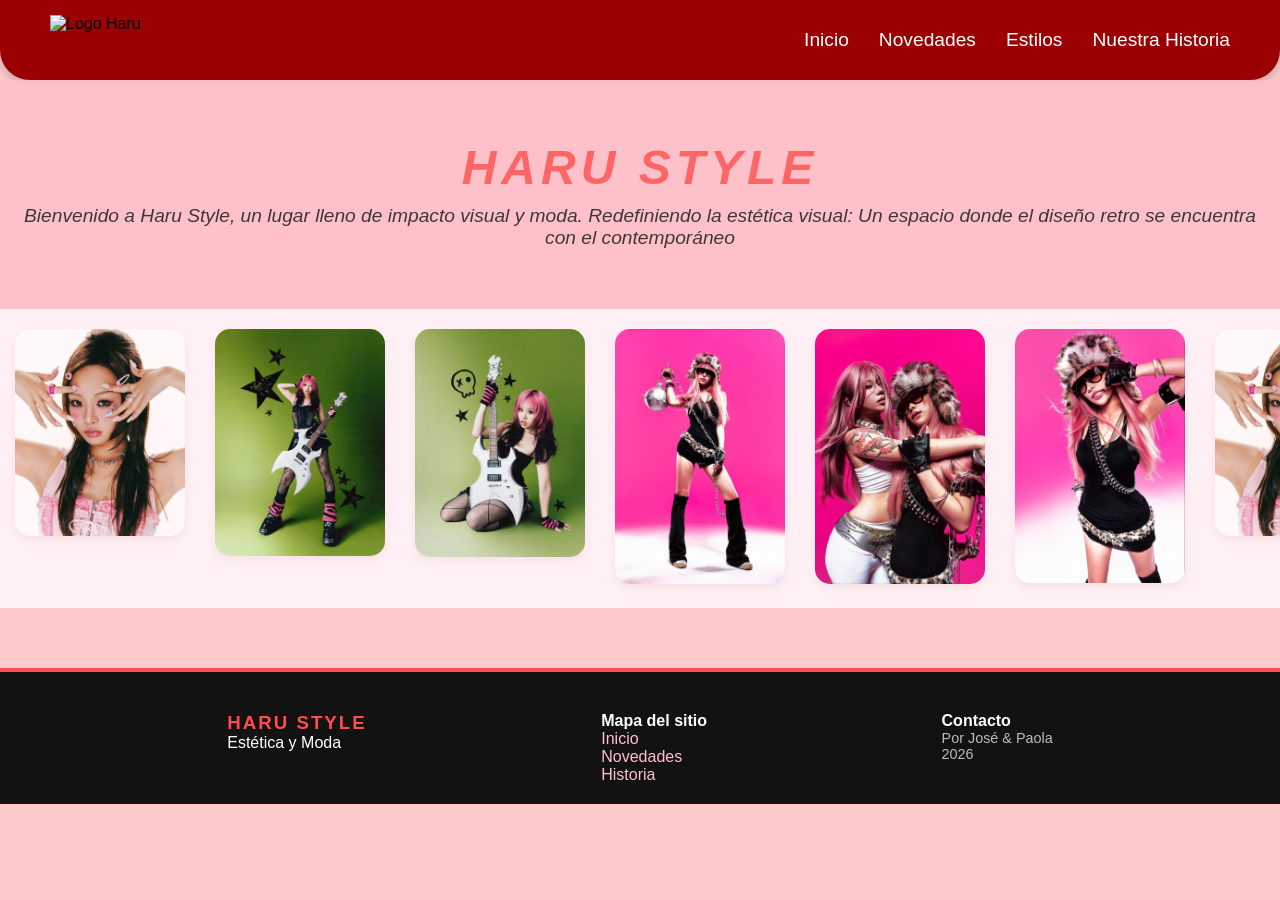
==== index.html @ 001ba1fc "Nuevas funciones a la sección de novedades" ====
<!DOCTYPE html>
<html lang="es">
<head>
    <meta charset="UTF-8">
    <meta name="viewport" content="width=device-width, initial-scale=1.0">
    <title>HARU STYLE</title>
    <link rel="stylesheet" href="style.css">
    <link rel="icon" type="img/Logo-2.png" href="img/Logo-2.png">
</head>
<body>
    <header class="header-container">
        <nav class="barra">
            <div class="logo">
                <img src="img/Logo-2.png" alt="Logo Haru" class="logo-img">
            </div>
            <ul class="nav-links">
                <li><a href="index.html">Inicio</a></li>
                <li><a href="novedades.html">Novedades</a></li>
                <li><a href="estilos.html">Estilos</a></li>
                <li><a href="sobren.html">Nuestra Historia</a></li>            
            </ul>
        </nav>
    </header>

     <section class="intro-text">
        <h1>Haru Style</h1>
        <p>Bienvenido a Haru Style, un lugar lleno de impacto visual y moda. Redefiniendo la estética visual: Un espacio donde el diseño retro se encuentra con el contemporáneo</p>

    </section>

    <section class="slider-container">
        <div class="slider-track">
            <div class="slide"><img src="img/diseño_1.jpg" alt="Diseño 1"></div>
            <div class="slide"><img src="img/diseño_2.jpg" alt="Diseño 2"></div>
            <div class="slide"><img src="img/diseño_3.jpg" alt="Diseño 3"></div>
            <div class="slide"><img src="img/diseño_4.jpg" alt="Diseño 4"></div>
            <div class="slide"><img src="img/diseño_5.jpg" alt="Diseño 5"></div>
            <div class="slide"><img src="img/diseño_6.jpg" alt="Diseño 5"></div>
            

            <div class="slide"><img src="img/diseño_1.jpg" alt="Diseño 1"></div>
            <div class="slide"><img src="img/diseño_2.jpg" alt="Diseño 2"></div>
            <div class="slide"><img src="img/diseño_3.jpg" alt="Diseño 3"></div>
            <div class="slide"><img src="img/diseño_4.jpg" alt="Diseño 4"></div>
            <div class="slide"><img src="img/diseño_5.jpg" alt="Diseño 5"></div>
            <div class="slide"><img src="img/diseño_6.jpg" alt="Diseño 5"></div>
        </div>
    </section>
    <footer class="footer-haru">
        <div class="footer-content">
            <div class="footer-section">
                <h3 class="footer-logo">HARU STYLE</h3>
                <p>Estética y Moda</p>
            </div>
            <div class="footer-links">
                <h4>Mapa del sitio</h4>
                <ul>
                    <li><a href="index.html">Inicio</a></li>
                    <li><a href="novedades.html">Novedades</a></li>
                    <li><a href="sobren.html">Historia</a></li>
                </ul>
            </div>
            <div class="footer-contact">
                <h4>Contacto</h4>
                <p>Por José & Paola</p>
                <p>2026</p>
            </div>
        </div>
    </footer>
</body>
</html>
---- style.css ----
/* Te he dejado algunos comentarios por si te pierdes:D */
/* Reset básico para quitar márgenes molestos */
* {
    margin: 0;
    padding: 0;
    box-sizing: border-box;
    font-family: 'Segoe UI', Tahoma, Geneva, Verdana, sans-serif;
}

body {
    background-color: #fccaca; /* Rosa suave de fondo */
}

.barra {
    background-color: #9b0103; /* Ajusta a un rojo intenso */
    height: 80px;
    display: flex;
    align-items: center;
    justify-content: space-between;
    padding: 0 50px;
    
    /* El truco de las esquinas redondeadas abajo */
    border-bottom-left-radius: 30px;
    border-bottom-right-radius: 30px;
    
    box-shadow: 0 4px 10px rgba(0,0,0,0.2);
}

.logo {
    display: flex;
    align-items: center;
    height: 100%; /* Se ajusta a la altura de la barra, queda perfecto */
}

.logo-img {
    height: 60px; /* Ajusta este valor según qué tan grande quieras el logo Pao, experimenta con esto */
    width: auto;  /* Mantiene la proporción original */
    object-fit: contain;
    padding: 5px 0;
}

.nav-links {
    display: flex;
    list-style: none; /* Quita los puntos de la lista,  */
}

.nav-links li {
    margin-left: 30px;
}

.nav-links a {
    color: white;
    text-decoration: none; /* Quita el subrayado azul */
    font-size: 1.2rem;
    font-weight: 500;
    transition: 0.3s;
}

.nav-links a:hover {
    color: #fccaca; /* Efecto al pasar el mouse */
}

.slider-container {
    width: 100%;
    overflow: hidden;
    background: #fff0f5;
    padding: 20px 0;
}

.slider-track {
    display: flex;
    /* Ajusta el ancho: (ancho de 1 imagen + gaps) * total de imágenes */
    width: calc(300px * 8); 
    animation: scroll 30s linear infinite;
}

.slider-track:hover {
    animation-play-state: paused; /* Se detiene al pasar el mouse, osea, las imágenes (obvio:b) */
}

.slide {
    width: 250px;
    padding: 0 15px;
}

.slide img {
    width: 100%;
    border-radius: 15px;
    box-shadow: 0 4px 8px rgba(160, 96, 96, 0.1);
}

@keyframes scroll {
    0% {
        transform: translateX(0);
    }
    100% {
        /* Aquí mueves exactamente la mitad del ancho total */
        transform: translateX(calc(-300px * 4)); 
    }
}

/* Estilos para el Footer */
.footer-haru {
    background-color: #121212; /* Color oscuro para contrastar */
    color: #ffffff;
    padding: 40px 0 20px 0;
    margin-top: 60px; /* Espacio después del slider */
    border-top: 4px solid #ff4d4d; /* Una línea roja delgada para unir con el header */
}

.footer-content {
    display: flex;
    justify-content: space-around;
    flex-wrap: wrap;
    max-width: 1100px;
    margin: 0 auto;
    padding: 0 20px;
}

.footer-section h3 {
    color: #ff4d4d;
    letter-spacing: 2px;
}

.footer-links ul {
    list-style: none;
    padding: 0;
}

.footer-links a {
    color: #ffc0cb; /* El rosa del fondo pero en el texto para que resalte */
    text-decoration: none;
    transition: 0.3s;
}

.footer-links a:hover {
    color: #ffffff;
    text-decoration: underline;
}

.footer-contact p {
    font-size: 0.9rem;
    color: #bbb;
}

.intro-text {
    text-align: center;
    padding: 60px 20px;
    background-color: #ffc0cb; /* El rosa de fondo */
}

.intro-text h1 {
    font-size: 3rem;
    color: #ff4d4d; /* El rojo de t barra */
    text-transform: uppercase;
    letter-spacing: 5px;
    margin-bottom: 10px;
}

.intro-text {
    font-size: 1.2rem;
    color: #121212; /* El oscuro del footer */
    font-style: italic;
    opacity: 0.8;
}

.novedad-card {
    background-color: #1a1a1a; /* Gris oscuro como el footer */
    color: white;
    padding: 20px;
    margin: 20px auto;
    border-left: 5px solid #ff4d4d; /* El rojo de tu marca */
    max-width: 800px;
    border-radius: 0 10px 10px 0;
    transition: transform 0.3s;
}

.novedad-card:hover {
    transform: translateX(10px); /* Efecto sutil al pasar el mouse */
}

.fecha {
    color: #ffc0cb; /* El rosa del fondo para resaltar la fecha */
    font-size: 0.8rem;
    text-transform: uppercase;
}

.galeria-novedades {
    display: grid;
    /* Crea columnas automáticas de mínimo 100px */
    grid-template-columns: repeat(auto-fit, minmax(120px, 1fr)); 
    gap: 10px;
    margin-top: 15px;
}

.galeria-novedades img {
    width: 100%;
    height: 120px;
    object-fit: cover; /* Para que todas las fotos tengan el mismo tamaño sin deformarse */
    border-radius: 8px;
    border: 2px solid #ff4d4d; /* Un borde rojo sutil para combinar con el header */
    transition: transform 0.3s ease;
}

.galeria-novedades img:hover {
    transform: scale(1.05); /* Efecto de zoom al pasar el mouse */
    cursor: pointer;
}
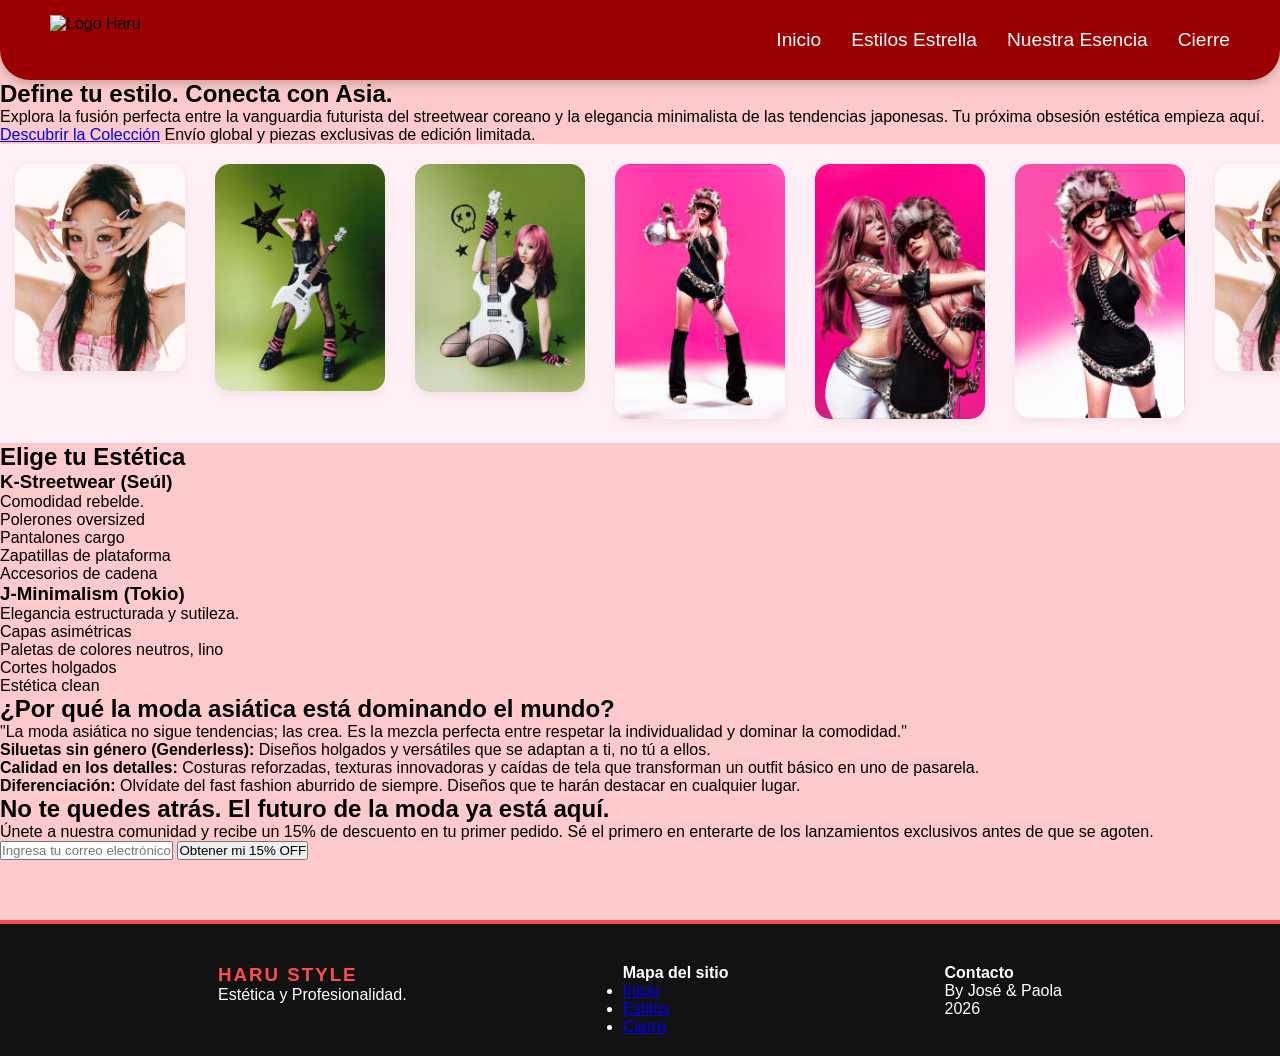
==== commit 81db1d18: "Cambios mínimos en el index" ====
--- a/index.html
+++ b/index.html
@@ -5,67 +5,127 @@
     <meta name="viewport" content="width=device-width, initial-scale=1.0">
     <title>HARU STYLE</title>
     <link rel="stylesheet" href="style.css">
-    <link rel="icon" type="img/Logo-2.png" href="img/Logo-2.png">
-</head>
+    </head>
 <body>
+
     <header class="header-container">
         <nav class="barra">
             <div class="logo">
                 <img src="img/Logo-2.png" alt="Logo Haru" class="logo-img">
             </div>
             <ul class="nav-links">
-                <li><a href="index.html">Inicio</a></li>
-                <li><a href="novedades.html">Novedades</a></li>
-                <li><a href="estilos.html">Estilos</a></li>
-                <li><a href="sobren.html">Nuestra Historia</a></li>            
+                <li><a href="#inicio">Inicio</a></li>
+                <li><a href="#estilos">Estilos Estrella</a></li>
+                <li><a href="#valor">Nuestra Esencia</a></li>
+                <li><a href="#contacto">Cierre</a></li>
             </ul>
         </nav>
     </header>
 
-     <section class="intro-text">
-        <h1>Haru Style</h1>
-        <p>Bienvenido a Haru Style, un lugar lleno de impacto visual y moda. Redefiniendo la estética visual: Un espacio donde el diseño retro se encuentra con el contemporáneo</p>
-
+    <section id="inicio" class="hero-section">
+        <div class="hero-content">
+            <h1>Define tu estilo. <span class="highlight">Conecta con Asia.</span></h1>
+            <p>Explora la fusión perfecta entre la vanguardia futurista del streetwear coreano y la elegancia minimalista de las tendencias japonesas. Tu próxima obsesión estética empieza aquí.</p>
+            <div class="cta-group">
+                <a href="#estilos" class="btn-primary">Descubrir la Colección</a>
+                <span class="trust-text"> Envío global y piezas exclusivas de edición limitada.</span>
+            </div>
+        </div>
     </section>
 
     <section class="slider-container">
         <div class="slider-track">
-            <div class="slide"><img src="img/diseño_1.jpg" alt="Diseño 1"></div>
-            <div class="slide"><img src="img/diseño_2.jpg" alt="Diseño 2"></div>
-            <div class="slide"><img src="img/diseño_3.jpg" alt="Diseño 3"></div>
-            <div class="slide"><img src="img/diseño_4.jpg" alt="Diseño 4"></div>
-            <div class="slide"><img src="img/diseño_5.jpg" alt="Diseño 5"></div>
-            <div class="slide"><img src="img/diseño_6.jpg" alt="Diseño 5"></div>
-            
-
-            <div class="slide"><img src="img/diseño_1.jpg" alt="Diseño 1"></div>
-            <div class="slide"><img src="img/diseño_2.jpg" alt="Diseño 2"></div>
-            <div class="slide"><img src="img/diseño_3.jpg" alt="Diseño 3"></div>
-            <div class="slide"><img src="img/diseño_4.jpg" alt="Diseño 4"></div>
-            <div class="slide"><img src="img/diseño_5.jpg" alt="Diseño 5"></div>
-            <div class="slide"><img src="img/diseño_6.jpg" alt="Diseño 5"></div>
+            <div class="slide"><img src="img/diseño_1.jpg" alt="Estilo 1"></div>
+            <div class="slide"><img src="img/diseño_2.jpg" alt="Estilo 2"></div>
+            <div class="slide"><img src="img/diseño_3.jpg" alt="Estilo 3"></div>
+            <div class="slide"><img src="img/diseño_4.jpg" alt="Estilo 4"></div>
+            <div class="slide"><img src="img/diseño_5.jpg" alt="Estilo 1"></div>
+            <div class="slide"><img src="img/diseño_6.jpg" alt="Estilo 2"></div>
+            <div class="slide"><img src="img/diseño_1.jpg" alt="Estilo 3"></div>
+            <div class="slide"><img src="img/diseño_2.jpg" alt="Estilo 4"></div>
+            <div class="slide"><img src="img/diseño_3.jpg" alt="Estilo 3"></div>
+            <div class="slide"><img src="img/diseño_4.jpg" alt="Estilo 4"></div>
+            <div class="slide"><img src="img/diseño_5.jpg" alt="Estilo 1"></div>
+            <div class="slide"><img src="img/diseño_6.jpg" alt="Estilo 2"></div>
         </div>
     </section>
+
+    <section id="estilos" class="estilos-section">
+        <h2 class="section-title">Elige tu Estética</h2>
+        <div class="estilos-grid">
+            <div class="estilo-card">
+                <h3>K-Streetwear (Seúl)</h3>
+                <p class="concepto">Comodidad rebelde.</p>
+                <ul class="elementos">
+                    <li>Polerones oversized</li>
+                    <li>Pantalones cargo</li>
+                    <li>Zapatillas de plataforma</li>
+                    <li>Accesorios de cadena</li>
+                </ul>
+            </div>
+            <div class="estilo-card">
+                <h3>J-Minimalism (Tokio)</h3>
+                <p class="concepto">Elegancia estructurada y sutileza.</p>
+                <ul class="elementos">
+                    <li>Capas asimétricas</li>
+                    <li>Paletas de colores neutros, lino</li>
+                    <li>Cortes holgados</li>
+                    <li>Estética clean</li>
+                </ul>
+            </div>
+        </div>
+    </section>
+
+    <section id="valor" class="valor-section">
+        <div class="valor-container">
+            <h2>¿Por qué la moda asiática está dominando el mundo?</h2>
+            <p class="cita">"La moda asiática no sigue tendencias; las crea. Es la mezcla perfecta entre respetar la individualidad y dominar la comodidad."</p>
+            <div class="puntos-valor">
+                <div class="punto">
+                    <strong>Siluetas sin género (Genderless):</strong> Diseños holgados y versátiles que se adaptan a ti, no tú a ellos.
+                </div>
+                <div class="punto">
+                    <strong>Calidad en los detalles:</strong> Costuras reforzadas, texturas innovadoras y caídas de tela que transforman un outfit básico en uno de pasarela.
+                </div>
+                <div class="punto">
+                    <strong>Diferenciación:</strong> Olvídate del fast fashion aburrido de siempre. Diseños que te harán destacar en cualquier lugar.
+                </div>
+            </div>
+        </div>
+    </section>
+
+    <section id="contacto" class="contacto-section">
+        <div class="contacto-container">
+            <h2>No te quedes atrás. <span class="highlight">El futuro de la moda ya está aquí.</span></h2>
+            <p>Únete a nuestra comunidad y recibe un 15% de descuento en tu primer pedido. Sé el primero en enterarte de los lanzamientos exclusivos antes de que se agoten.</p>
+            <form class="subscribe-form">
+                <input type="email" placeholder="Ingresa tu correo electrónico aquí" required>
+                <button type="submit" class="btn-primary">Obtener mi 15% OFF</button>
+            </form>
+        </div>
+    </section>
+
     <footer class="footer-haru">
         <div class="footer-content">
-            <div class="footer-section">
-                <h3 class="footer-logo">HARU STYLE</h3>
-                <p>Estética y Moda</p>
+            <div class="footer-section logo-desc">
+                <h3>HARU STYLE</h3>
+                <p>Estética y Profesionalidad.</p>
             </div>
-            <div class="footer-links">
+            <div class="footer-section menu-links">
                 <h4>Mapa del sitio</h4>
                 <ul>
-                    <li><a href="index.html">Inicio</a></li>
-                    <li><a href="novedades.html">Novedades</a></li>
-                    <li><a href="sobren.html">Historia</a></li>
+                    <li><a href="#inicio">Inicio</a></li>
+                    <li><a href="#estilos">Estilos</a></li>
+                    <li><a href="#contacto">Cierre</a></li>
                 </ul>
             </div>
-            <div class="footer-contact">
+            <div class="footer-section contact-info">
                 <h4>Contacto</h4>
-                <p>Por José & Paola</p>
+                <p>By José & Paola</p>
                 <p>2026</p>
             </div>
         </div>
     </footer>
+
 </body>
 </html>
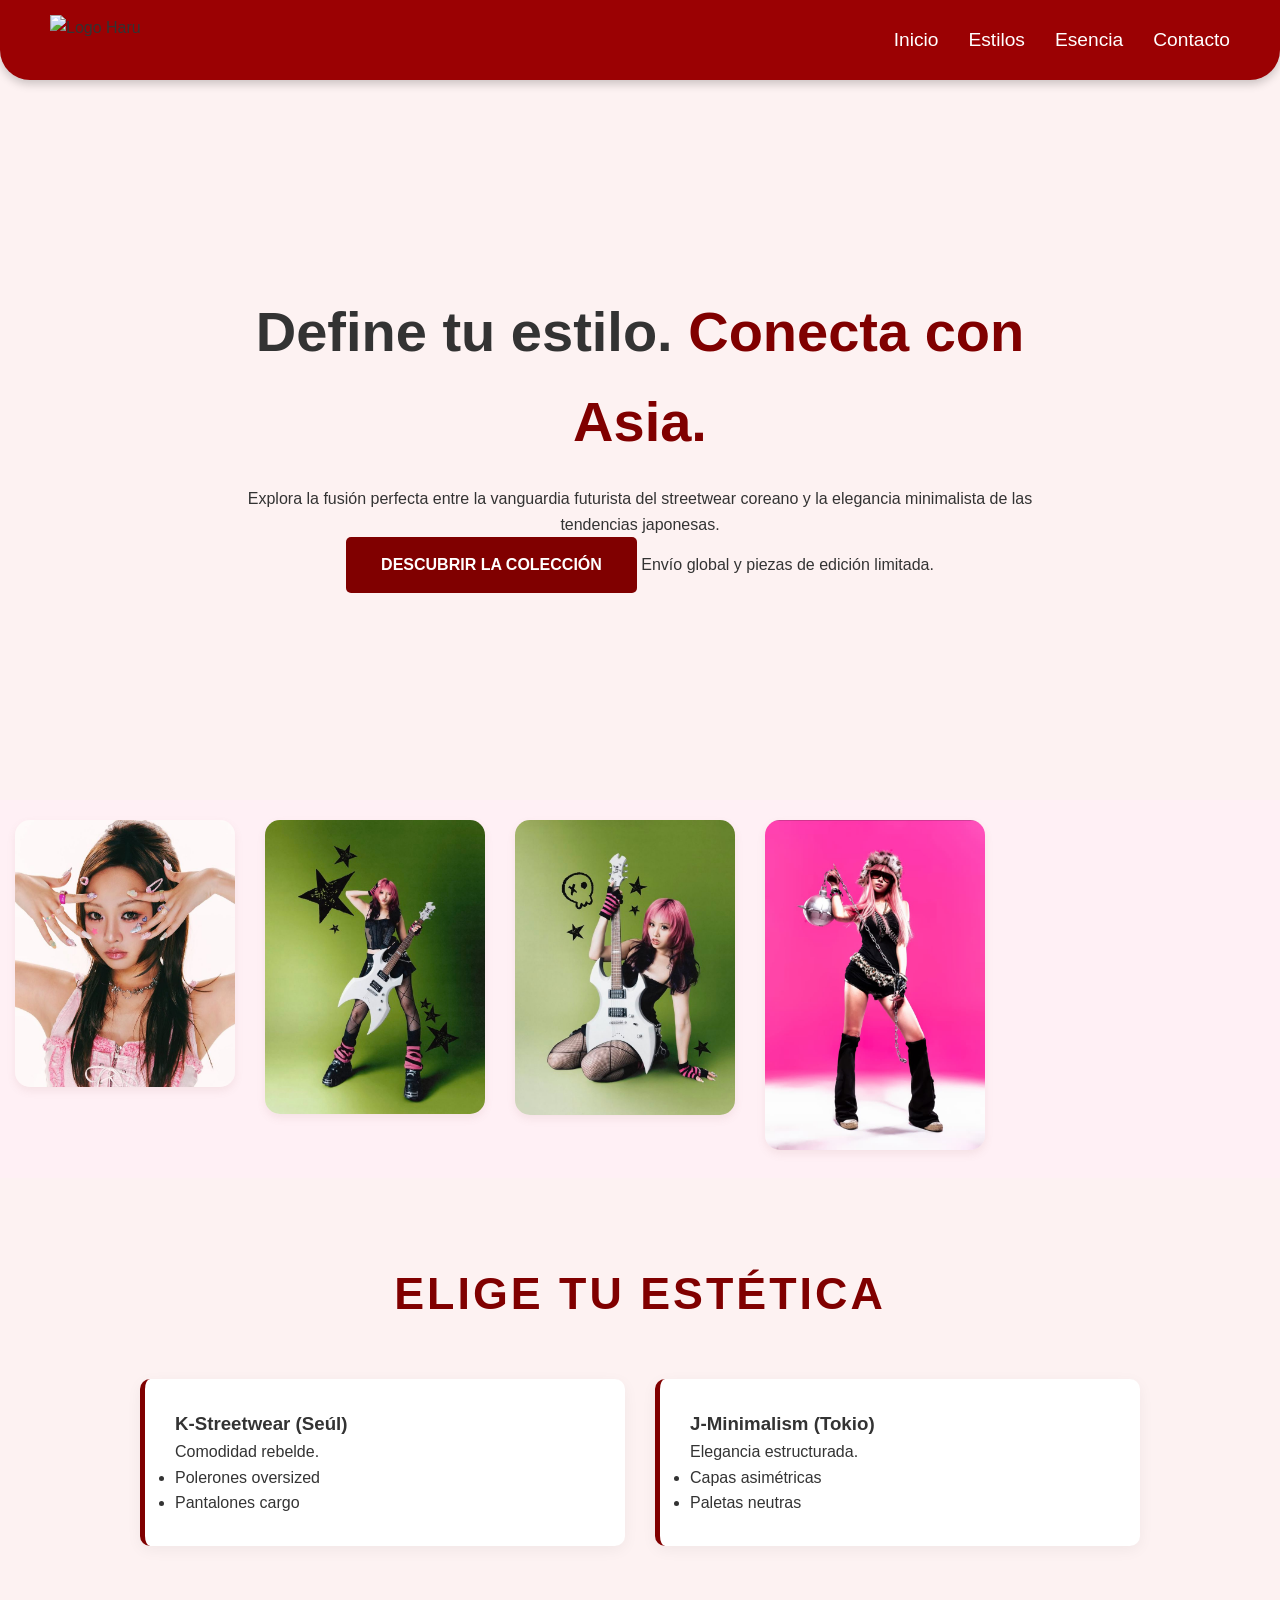
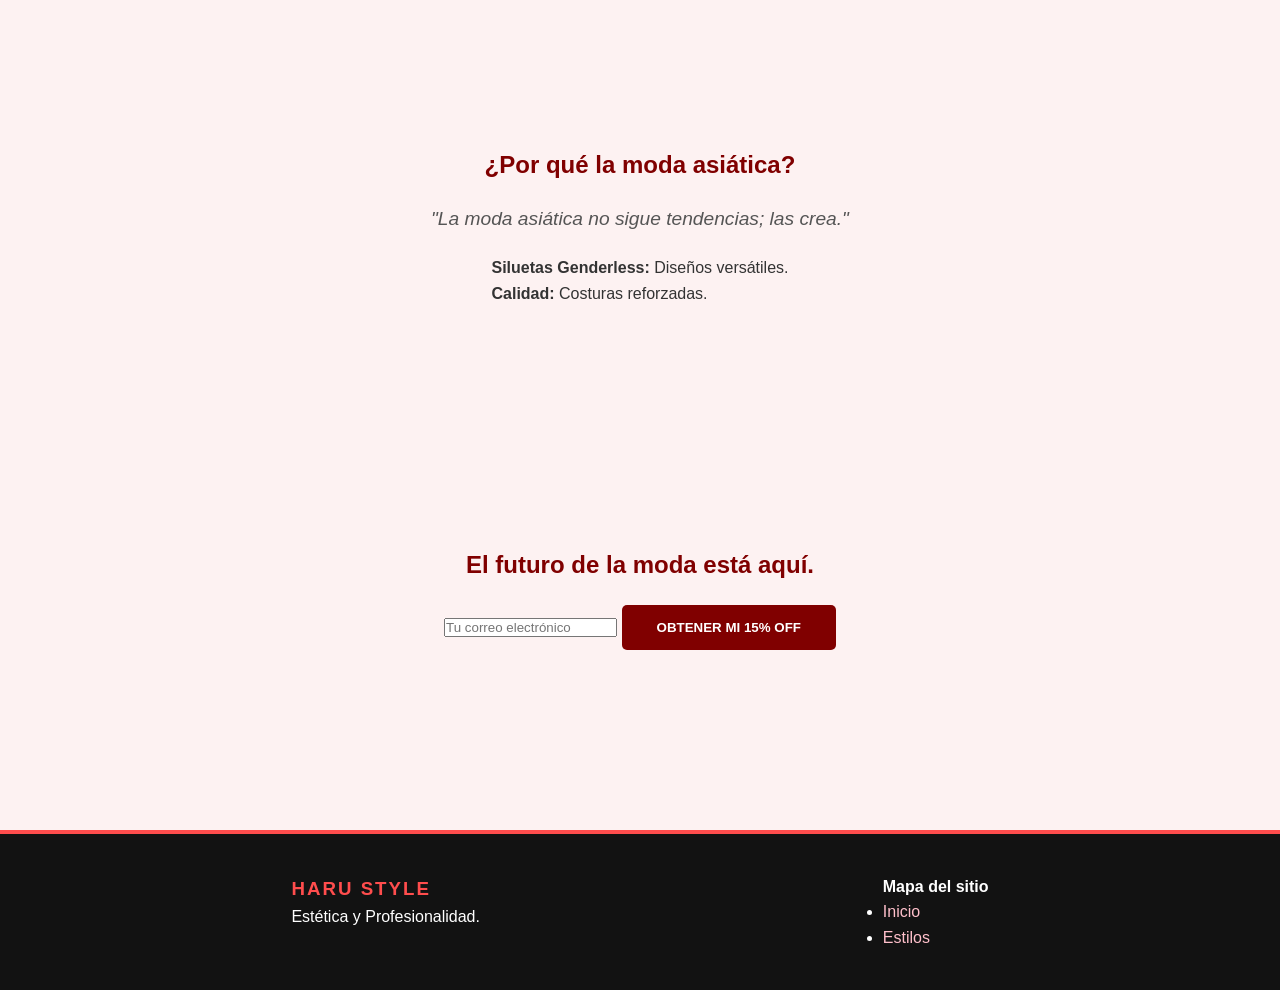
==== commit d6c46ef1: "Cambios en el index y style" ====
--- a/index.html
+++ b/index.html
@@ -5,19 +5,19 @@
     <meta name="viewport" content="width=device-width, initial-scale=1.0">
     <title>HARU STYLE</title>
     <link rel="stylesheet" href="style.css">
-    </head>
+</head>
 <body>
 
-    <header class="header-container">
+    <header>
         <nav class="barra">
             <div class="logo">
                 <img src="img/Logo-2.png" alt="Logo Haru" class="logo-img">
             </div>
             <ul class="nav-links">
                 <li><a href="#inicio">Inicio</a></li>
-                <li><a href="#estilos">Estilos Estrella</a></li>
-                <li><a href="#valor">Nuestra Esencia</a></li>
-                <li><a href="#contacto">Cierre</a></li>
+                <li><a href="#estilos">Estilos</a></li>
+                <li><a href="#valor">Esencia</a></li>
+                <li><a href="#contacto">Contacto</a></li>
             </ul>
         </nav>
     </header>
@@ -25,32 +25,24 @@
     <section id="inicio" class="hero-section">
         <div class="hero-content">
             <h1>Define tu estilo. <span class="highlight">Conecta con Asia.</span></h1>
-            <p>Explora la fusión perfecta entre la vanguardia futurista del streetwear coreano y la elegancia minimalista de las tendencias japonesas. Tu próxima obsesión estética empieza aquí.</p>
+            <p>Explora la fusión perfecta entre la vanguardia futurista del streetwear coreano y la elegancia minimalista de las tendencias japonesas.</p>
             <div class="cta-group">
                 <a href="#estilos" class="btn-primary">Descubrir la Colección</a>
-                <span class="trust-text"> Envío global y piezas exclusivas de edición limitada.</span>
+                <span class="trust-text">Envío global y piezas de edición limitada.</span>
             </div>
         </div>
     </section>
 
     <section class="slider-container">
         <div class="slider-track">
-            <div class="slide"><img src="img/diseño_1.jpg" alt="Estilo 1"></div>
-            <div class="slide"><img src="img/diseño_2.jpg" alt="Estilo 2"></div>
-            <div class="slide"><img src="img/diseño_3.jpg" alt="Estilo 3"></div>
-            <div class="slide"><img src="img/diseño_4.jpg" alt="Estilo 4"></div>
-            <div class="slide"><img src="img/diseño_5.jpg" alt="Estilo 1"></div>
-            <div class="slide"><img src="img/diseño_6.jpg" alt="Estilo 2"></div>
-            <div class="slide"><img src="img/diseño_1.jpg" alt="Estilo 3"></div>
-            <div class="slide"><img src="img/diseño_2.jpg" alt="Estilo 4"></div>
-            <div class="slide"><img src="img/diseño_3.jpg" alt="Estilo 3"></div>
-            <div class="slide"><img src="img/diseño_4.jpg" alt="Estilo 4"></div>
-            <div class="slide"><img src="img/diseño_5.jpg" alt="Estilo 1"></div>
-            <div class="slide"><img src="img/diseño_6.jpg" alt="Estilo 2"></div>
-        </div>
+            <div class="slide"><img src="img/diseño_1.jpg" alt="Estilo"></div>
+            <div class="slide"><img src="img/diseño_2.jpg" alt="Estilo"></div>
+            <div class="slide"><img src="img/diseño_3.jpg" alt="Estilo"></div>
+            <div class="slide"><img src="img/diseño_4.jpg" alt="Estilo"></div>
+            </div>
     </section>
 
-    <section id="estilos" class="estilos-section">
+    <section id="estilos">
         <h2 class="section-title">Elige tu Estética</h2>
         <div class="estilos-grid">
             <div class="estilo-card">
@@ -59,18 +51,14 @@
                 <ul class="elementos">
                     <li>Polerones oversized</li>
                     <li>Pantalones cargo</li>
-                    <li>Zapatillas de plataforma</li>
-                    <li>Accesorios de cadena</li>
                 </ul>
             </div>
             <div class="estilo-card">
                 <h3>J-Minimalism (Tokio)</h3>
-                <p class="concepto">Elegancia estructurada y sutileza.</p>
+                <p class="concepto">Elegancia estructurada.</p>
                 <ul class="elementos">
                     <li>Capas asimétricas</li>
-                    <li>Paletas de colores neutros, lino</li>
-                    <li>Cortes holgados</li>
-                    <li>Estética clean</li>
+                    <li>Paletas neutras</li>
                 </ul>
             </div>
         </div>
@@ -78,28 +66,20 @@
 
     <section id="valor" class="valor-section">
         <div class="valor-container">
-            <h2>¿Por qué la moda asiática está dominando el mundo?</h2>
-            <p class="cita">"La moda asiática no sigue tendencias; las crea. Es la mezcla perfecta entre respetar la individualidad y dominar la comodidad."</p>
+            <h2>¿Por qué la moda asiática?</h2>
+            <p class="cita">"La moda asiática no sigue tendencias; las crea."</p>
             <div class="puntos-valor">
-                <div class="punto">
-                    <strong>Siluetas sin género (Genderless):</strong> Diseños holgados y versátiles que se adaptan a ti, no tú a ellos.
-                </div>
-                <div class="punto">
-                    <strong>Calidad en los detalles:</strong> Costuras reforzadas, texturas innovadoras y caídas de tela que transforman un outfit básico en uno de pasarela.
-                </div>
-                <div class="punto">
-                    <strong>Diferenciación:</strong> Olvídate del fast fashion aburrido de siempre. Diseños que te harán destacar en cualquier lugar.
-                </div>
+                <div class="punto"><strong>Siluetas Genderless:</strong> Diseños versátiles.</div>
+                <div class="punto"><strong>Calidad:</strong> Costuras reforzadas.</div>
             </div>
         </div>
     </section>
 
     <section id="contacto" class="contacto-section">
         <div class="contacto-container">
-            <h2>No te quedes atrás. <span class="highlight">El futuro de la moda ya está aquí.</span></h2>
-            <p>Únete a nuestra comunidad y recibe un 15% de descuento en tu primer pedido. Sé el primero en enterarte de los lanzamientos exclusivos antes de que se agoten.</p>
+            <h2>El futuro de la moda está aquí.</h2>
             <form class="subscribe-form">
-                <input type="email" placeholder="Ingresa tu correo electrónico aquí" required>
+                <input type="email" placeholder="Tu correo electrónico" required>
                 <button type="submit" class="btn-primary">Obtener mi 15% OFF</button>
             </form>
         </div>
@@ -107,22 +87,16 @@
 
     <footer class="footer-haru">
         <div class="footer-content">
-            <div class="footer-section logo-desc">
+            <div class="footer-section">
                 <h3>HARU STYLE</h3>
                 <p>Estética y Profesionalidad.</p>
             </div>
-            <div class="footer-section menu-links">
+            <div class="footer-section">
                 <h4>Mapa del sitio</h4>
                 <ul>
                     <li><a href="#inicio">Inicio</a></li>
                     <li><a href="#estilos">Estilos</a></li>
-                    <li><a href="#contacto">Cierre</a></li>
                 </ul>
-            </div>
-            <div class="footer-section contact-info">
-                <h4>Contacto</h4>
-                <p>By José & Paola</p>
-                <p>2026</p>
             </div>
         </div>
     </footer>
--- a/style.css
+++ b/style.css
@@ -1,208 +1,183 @@
-/* Te he dejado algunos comentarios por si te pierdes:D */
-/* Reset básico para quitar márgenes molestos */
+/* ==========================================================================
+   TE ORDENÉ EL STYLE PARA QUE NO FUERA TAN REDUNDANTE, QUE TE VAYA BIEN EL LUNES :D
+   ========================================================================== */
 * {
     margin: 0;
     padding: 0;
     box-sizing: border-box;
-    font-family: 'Segoe UI', Tahoma, Geneva, Verdana, sans-serif;
+}
+
+html {
+    scroll-behavior: smooth;
 }
 
 body {
-    background-color: #fccaca; /* Rosa suave de fondo */
+    background-color: #fdf2f2; /* Rosa muy claro de base */
+    font-family: 'Segoe UI', Tahoma, Geneva, Verdana, sans-serif;
+    color: #333;
+    line-height: 1.6;
 }
 
+/* ==========================================================================
+   HEADER / BARRA DE NAVEGACIÓN
+   ========================================================================== */
 .barra {
-    background-color: #9b0103; /* Ajusta a un rojo intenso */
+    background-color: #9b0103; /* Rojo intenso */
     height: 80px;
     display: flex;
     align-items: center;
     justify-content: space-between;
     padding: 0 50px;
-    
-    /* El truco de las esquinas redondeadas abajo */
     border-bottom-left-radius: 30px;
     border-bottom-right-radius: 30px;
-    
     box-shadow: 0 4px 10px rgba(0,0,0,0.2);
 }
 
 .logo {
     display: flex;
     align-items: center;
-    height: 100%; /* Se ajusta a la altura de la barra, queda perfecto */
+    height: 100%;
 }
 
 .logo-img {
-    height: 60px; /* Ajusta este valor según qué tan grande quieras el logo Pao, experimenta con esto */
-    width: auto;  /* Mantiene la proporción original */
+    height: 60px; /* Ajusta este valor si el logo se ve muy grande/pequeño */
+    width: auto;
     object-fit: contain;
     padding: 5px 0;
 }
 
 .nav-links {
     display: flex;
-    list-style: none; /* Quita los puntos de la lista,  */
+    list-style: none;
 }
 
-.nav-links li {
-    margin-left: 30px;
-}
+.nav-links li { margin-left: 30px; }
 
 .nav-links a {
     color: white;
-    text-decoration: none; /* Quita el subrayado azul */
+    text-decoration: none;
     font-size: 1.2rem;
     font-weight: 500;
     transition: 0.3s;
 }
 
-.nav-links a:hover {
-    color: #fccaca; /* Efecto al pasar el mouse */
+.nav-links a:hover { color: #fccaca; }
+
+/* ==========================================================================
+   COMPONENTES REUTILIZABLES (Botones, Títulos, Tarjetas)
+   ========================================================================== */
+section { padding: 80px 20px; }
+
+h2.section-title {
+    text-align: center;
+    color: #800000; /* Granate */
+    font-size: 2.8rem;
+    margin-bottom: 50px;
+    text-transform: uppercase;
+    letter-spacing: 3px;
 }
 
-.slider-container {
-    width: 100%;
-    overflow: hidden;
-    background: #fff0f5;
-    padding: 20px 0;
-}
-
-.slider-track {
-    display: flex;
-    /* Ajusta el ancho: (ancho de 1 imagen + gaps) * total de imágenes */
-    width: calc(300px * 8); 
-    animation: scroll 30s linear infinite;
-}
-
-.slider-track:hover {
-    animation-play-state: paused; /* Se detiene al pasar el mouse, osea, las imágenes (obvio:b) */
-}
-
-.slide {
-    width: 250px;
-    padding: 0 15px;
-}
-
-.slide img {
-    width: 100%;
-    border-radius: 15px;
-    box-shadow: 0 4px 8px rgba(160, 96, 96, 0.1);
-}
-
-@keyframes scroll {
-    0% {
-        transform: translateX(0);
-    }
-    100% {
-        /* Aquí mueves exactamente la mitad del ancho total */
-        transform: translateX(calc(-300px * 4)); 
-    }
-}
-
-/* Estilos para el Footer */
-.footer-haru {
-    background-color: #121212; /* Color oscuro para contrastar */
-    color: #ffffff;
-    padding: 40px 0 20px 0;
-    margin-top: 60px; /* Espacio después del slider */
-    border-top: 4px solid #ff4d4d; /* Una línea roja delgada para unir con el header */
-}
-
-.footer-content {
-    display: flex;
-    justify-content: space-around;
-    flex-wrap: wrap;
-    max-width: 1100px;
-    margin: 0 auto;
-    padding: 0 20px;
-}
-
-.footer-section h3 {
-    color: #ff4d4d;
-    letter-spacing: 2px;
-}
-
-.footer-links ul {
-    list-style: none;
-    padding: 0;
-}
-
-.footer-links a {
-    color: #ffc0cb; /* El rosa del fondo pero en el texto para que resalte */
+.btn-primary {
+    display: inline-block;
+    background-color: #800000;
+    color: white;
+    padding: 15px 35px;
     text-decoration: none;
+    font-weight: bold;
+    border-radius: 5px;
     transition: 0.3s;
-}
-
-.footer-links a:hover {
-    color: #ffffff;
-    text-decoration: underline;
-}
-
-.footer-contact p {
-    font-size: 0.9rem;
-    color: #bbb;
-}
-
-.intro-text {
-    text-align: center;
-    padding: 60px 20px;
-    background-color: #ffc0cb; /* El rosa de fondo */
-}
-
-.intro-text h1 {
-    font-size: 3rem;
-    color: #ff4d4d; /* El rojo de t barra */
-    text-transform: uppercase;
-    letter-spacing: 5px;
-    margin-bottom: 10px;
-}
-
-.intro-text {
-    font-size: 1.2rem;
-    color: #121212; /* El oscuro del footer */
-    font-style: italic;
-    opacity: 0.8;
-}
-
-.novedad-card {
-    background-color: #1a1a1a; /* Gris oscuro como el footer */
-    color: white;
-    padding: 20px;
-    margin: 20px auto;
-    border-left: 5px solid #ff4d4d; /* El rojo de tu marca */
-    max-width: 800px;
-    border-radius: 0 10px 10px 0;
-    transition: transform 0.3s;
-}
-
-.novedad-card:hover {
-    transform: translateX(10px); /* Efecto sutil al pasar el mouse */
-}
-
-.fecha {
-    color: #ffc0cb; /* El rosa del fondo para resaltar la fecha */
-    font-size: 0.8rem;
+    border: none;
+    cursor: pointer;
     text-transform: uppercase;
 }
 
-.galeria-novedades {
-    display: grid;
-    /* Crea columnas automáticas de mínimo 100px */
-    grid-template-columns: repeat(auto-fit, minmax(120px, 1fr)); 
-    gap: 10px;
-    margin-top: 15px;
+.btn-primary:hover {
+    background-color: #a00000;
+    transform: translateY(-3px);
 }
 
-.galeria-novedades img {
-    width: 100%;
-    height: 120px;
-    object-fit: cover; /* Para que todas las fotos tengan el mismo tamaño sin deformarse */
-    border-radius: 8px;
-    border: 2px solid #ff4d4d; /* Un borde rojo sutil para combinar con el header */
-    transition: transform 0.3s ease;
+.highlight { color: #800000; }
+
+/* ==========================================================================
+   SECCIONES DE LA LANDING
+   ========================================================================== */
+
+/* 1. HERO SECTION */
+.hero-section {
+    text-align: center;
+    display: flex;
+    justify-content: center;
+    align-items: center;
+    min-height: 80vh;
 }
 
-.galeria-novedades img:hover {
-    transform: scale(1.05); /* Efecto de zoom al pasar el mouse */
-    cursor: pointer;
+.hero-content { max-width: 800px; }
+.hero-content h1 { font-size: 3.5rem; color: #333; margin-bottom: 20px; }
+
+/* 2. SLIDER DE IMÁGENES */
+.slider-container { width: 100%; overflow: hidden; background: #fff0f5; padding: 20px 0; }
+.slider-track { display: flex; width: calc(300px * 8); animation: scroll 30s linear infinite; }
+.slider-track:hover { animation-play-state: paused; }
+.slide { width: 250px; padding: 0 15px; }
+.slide img { width: 100%; border-radius: 15px; box-shadow: 0 4px 8px rgba(160, 96, 96, 0.1); }
+
+@keyframes scroll {
+    0% { transform: translateX(0); }
+    100% { transform: translateX(calc(-300px * 4)); }
+}
+
+/* 3. ESTILOS Y VALORES */
+.estilos-grid { display: grid; grid-template-columns: repeat(auto-fit, minmax(300px, 1fr)); gap: 30px; max-width: 1000px; margin: 0 auto; }
+.estilo-card { background-color: #fff; padding: 30px; border-radius: 10px; border-left: 5px solid #800000; box-shadow: 0 4px 15px rgba(0,0,0,0.05); }
+
+/* 4. FOOTER */
+.footer-haru {
+    background-color: #121212;
+    color: #ffffff;
+    padding: 40px 20px;
+    margin-top: 60px;
+    border-top: 4px solid #ff4d4d;
+}
+
+.footer-content { display: flex; justify-content: space-around; flex-wrap: wrap; max-width: 1100px; margin: 0 auto; }
+.footer-section h3 { color: #ff4d4d; letter-spacing: 2px; }
+.footer-section a { color: #ffc0cb; text-decoration: none; transition: 0.3s; }
+.footer-section a:hover { color: #ffffff; text-decoration: underline; }
+
+/* --- 1. MEJORA TIPOGRÁFICA GLOBAL --- */
+body {
+    background-color: #fdf2f2;
+    /* La fuente se aplica a todo el documento */
+    font-family: 'Segoe UI', Tahoma, Geneva, Verdana, sans-serif;
+    color: #333;
+    line-height: 1.6;
+}
+
+/* --- 2. CENTRADO DE CONTENEDORES --- */
+.valor-container, 
+.contacto-container {
+    max-width: 800px;
+    margin: 0 auto; /* Esto centra el bloque horizontalmente */
+    text-align: center; /* Esto centra el texto y elementos internos */
+    padding: 40px 20px;
+}
+
+/* --- 3. ESTILO ESPECÍFICO PARA LOS TEXTOS --- */
+.valor-container h2, 
+.contacto-container h2 {
+    margin-bottom: 20px;
+    color: #800000; /* Granate */
+}
+
+.cita {
+    font-style: italic;
+    font-size: 1.2rem;
+    margin: 20px 0;
+    color: #555;
+}
+
+/* Alineación para la lista de "Por qué la moda" */
+.puntos-valor {
+    display: inline-block; /* Permite que el bloque se centre */
+    text-align: left;      /* Mantiene el texto alineado a la izquierda para leer mejor */
 }
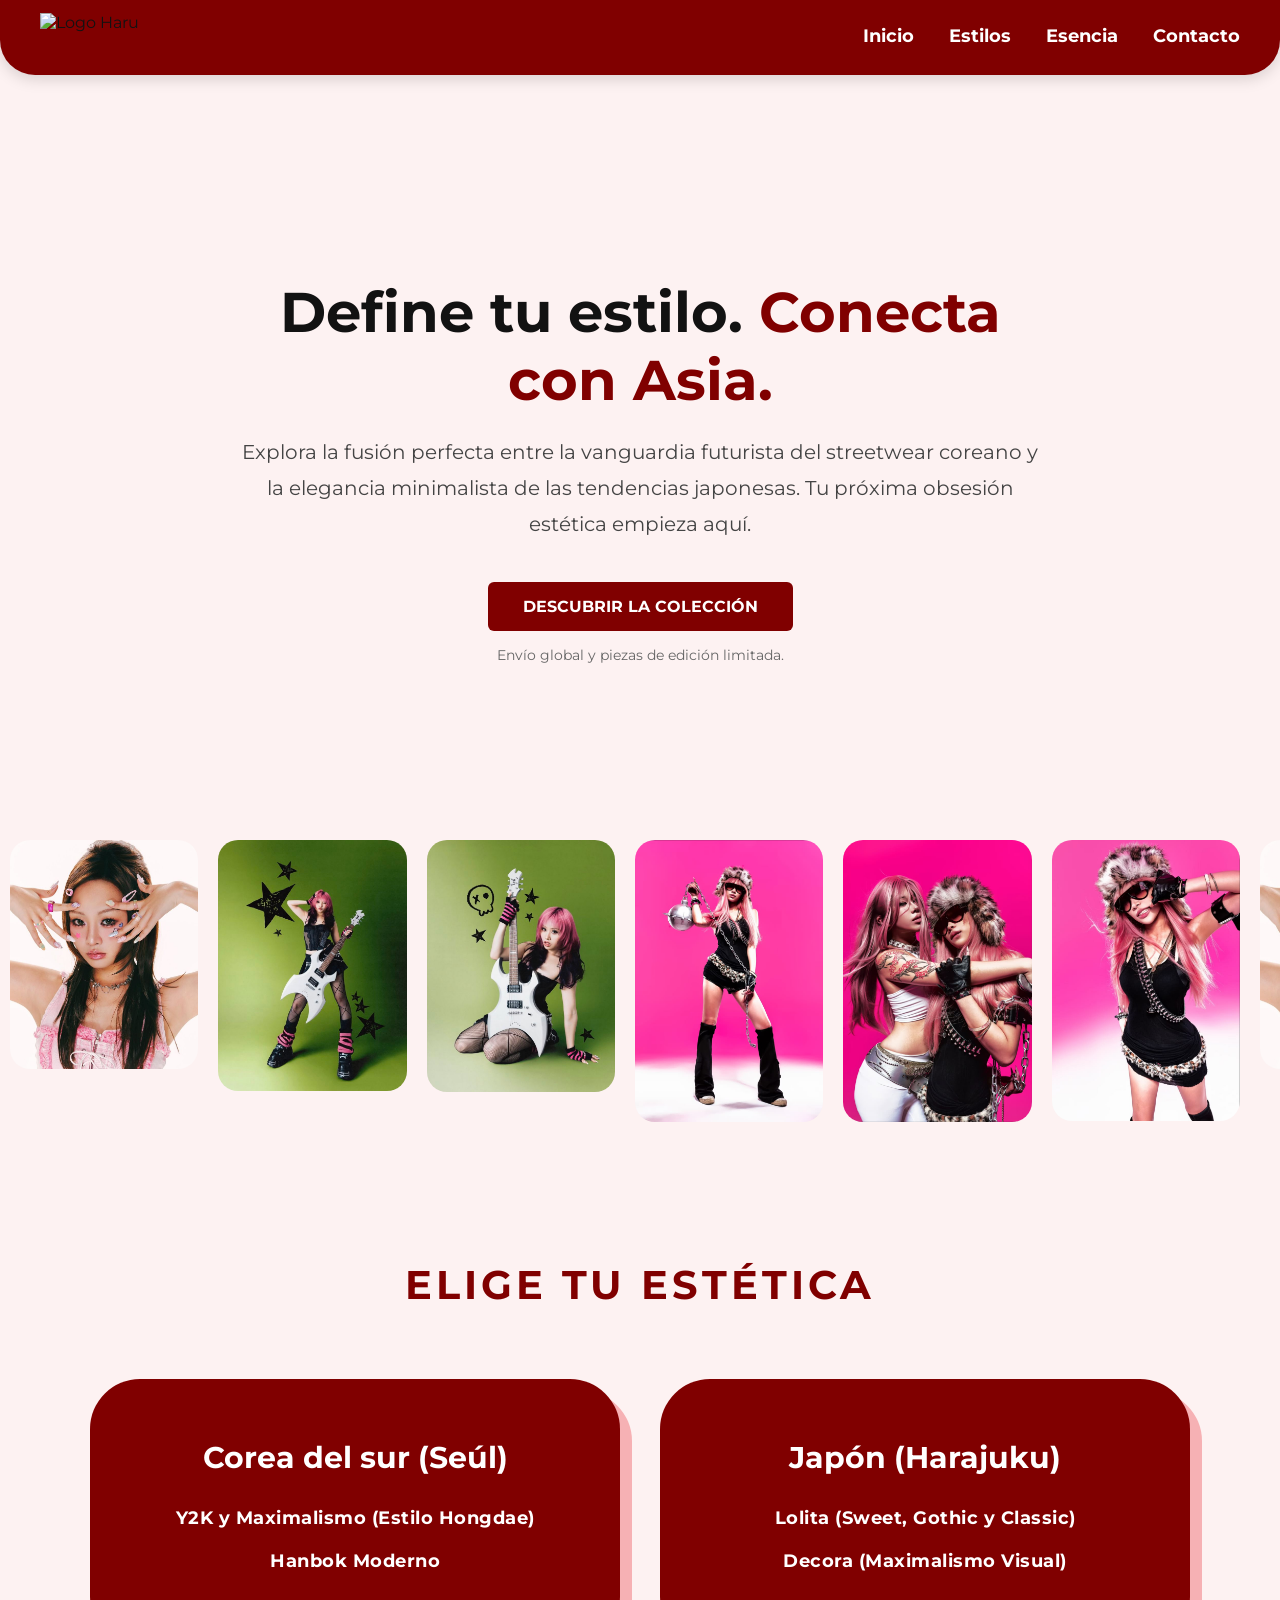
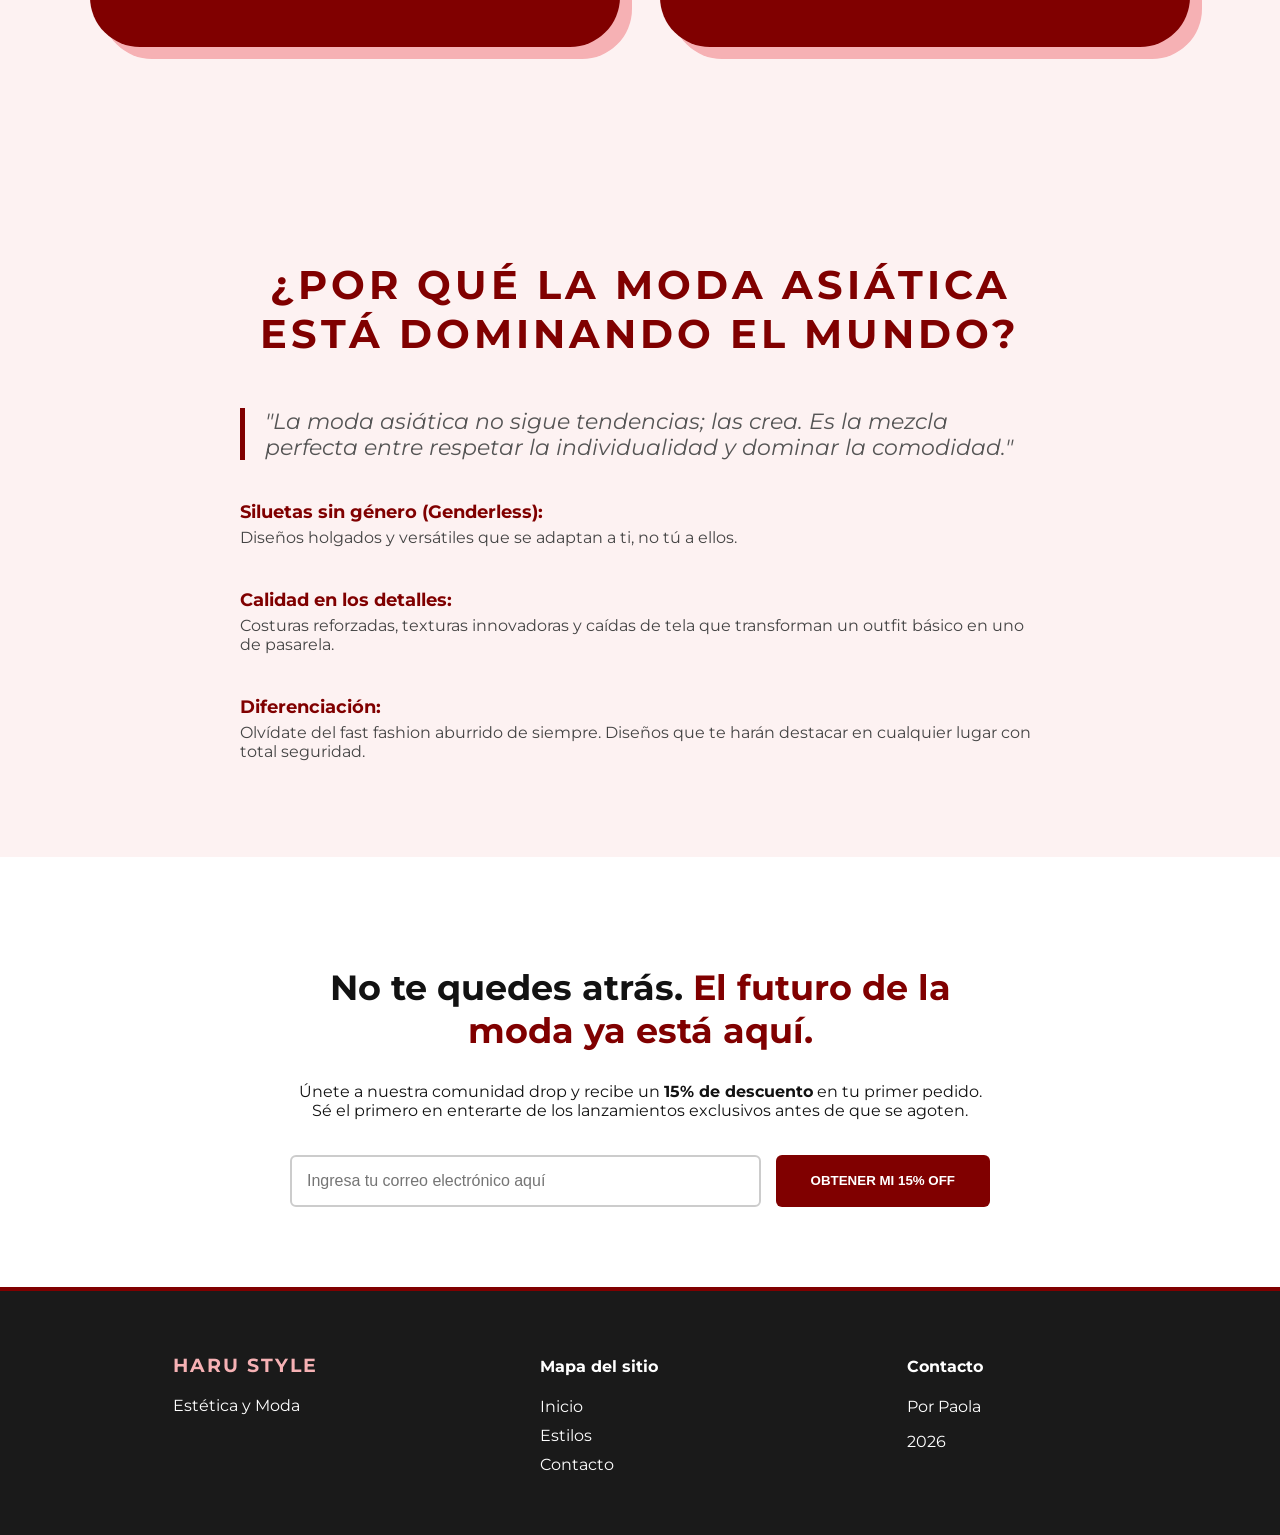
==== commit 83f54ec3: "Rediseño de la página" ====
--- a/index.html
+++ b/index.html
@@ -5,98 +5,128 @@
     <meta name="viewport" content="width=device-width, initial-scale=1.0">
     <title>HARU STYLE</title>
     <link rel="stylesheet" href="style.css">
+    <link rel="icon" type="image/png" href="img/Logo-2.png">
 </head>
 <body>
 
-    <header>
-        <nav class="barra">
-            <div class="logo">
-                <img src="img/Logo-2.png" alt="Logo Haru" class="logo-img">
+    <header class="contenedor-encabezado">
+        <nav class="barra-navegacion">
+            <div class="logotipo">
+                <img src="img/Logo-2.png" alt="Logo Haru" class="imagen-logotipo">
             </div>
-            <ul class="nav-links">
+            <ul class="enlaces-navegacion">
                 <li><a href="#inicio">Inicio</a></li>
                 <li><a href="#estilos">Estilos</a></li>
-                <li><a href="#valor">Esencia</a></li>
+                <li><a href="#esencia">Esencia</a></li>
                 <li><a href="#contacto">Contacto</a></li>
             </ul>
         </nav>
     </header>
 
-    <section id="inicio" class="hero-section">
-        <div class="hero-content">
-            <h1>Define tu estilo. <span class="highlight">Conecta con Asia.</span></h1>
-            <p>Explora la fusión perfecta entre la vanguardia futurista del streetwear coreano y la elegancia minimalista de las tendencias japonesas.</p>
-            <div class="cta-group">
-                <a href="#estilos" class="btn-primary">Descubrir la Colección</a>
-                <span class="trust-text">Envío global y piezas de edición limitada.</span>
+    <section id="inicio" class="seccion-inicio">
+        <div class="contenido-inicio">
+            <h1>Define tu estilo. <span class="resaltado-rojo">Conecta con Asia.</span></h1>
+            <p>Explora la fusión perfecta entre la vanguardia futurista del streetwear coreano y la elegancia minimalista de las tendencias japonesas. Tu próxima obsesión estética empieza aquí.</p>
+            <div class="grupo-llamado-accion">
+                <a href="#estilos" class="boton-principal">Descubrir la Colección</a>
+                <span class="texto-confianza">Envío global y piezas de edición limitada.</span>
             </div>
         </div>
     </section>
 
-    <section class="slider-container">
-        <div class="slider-track">
-            <div class="slide"><img src="img/diseño_1.jpg" alt="Estilo"></div>
-            <div class="slide"><img src="img/diseño_2.jpg" alt="Estilo"></div>
-            <div class="slide"><img src="img/diseño_3.jpg" alt="Estilo"></div>
-            <div class="slide"><img src="img/diseño_4.jpg" alt="Estilo"></div>
-            </div>
+    <section class="contenedor-carrusel">
+        <div class="pista-carrusel">
+            <div class="diapositiva"><img src="img/diseño_1.jpg" alt="Diseño 1"></div>
+            <div class="diapositiva"><img src="img/diseño_2.jpg" alt="Diseño 2"></div>
+            <div class="diapositiva"><img src="img/diseño_3.jpg" alt="Diseño 3"></div>
+            <div class="diapositiva"><img src="img/diseño_4.jpg" alt="Diseño 4"></div>
+            <div class="diapositiva"><img src="img/diseño_5.jpg" alt="Diseño 5"></div>
+            <div class="diapositiva"><img src="img/diseño_6.jpg" alt="Diseño 6"></div>
+            <div class="diapositiva"><img src="img/diseño_1.jpg" alt="Diseño 1"></div>
+            <div class="diapositiva"><img src="img/diseño_2.jpg" alt="Diseño 2"></div>
+            <div class="diapositiva"><img src="img/diseño_3.jpg" alt="Diseño 3"></div>
+            <div class="diapositiva"><img src="img/diseño_4.jpg" alt="Diseño 4"></div>
+            <div class="diapositiva"><img src="img/diseño_5.jpg" alt="Diseño 5"></div>
+            <div class="diapositiva"><img src="img/diseño_6.jpg" alt="Diseño 6"></div>
+        </div>
     </section>
 
-    <section id="estilos">
-        <h2 class="section-title">Elige tu Estética</h2>
-        <div class="estilos-grid">
-            <div class="estilo-card">
-                <h3>K-Streetwear (Seúl)</h3>
-                <p class="concepto">Comodidad rebelde.</p>
-                <ul class="elementos">
-                    <li>Polerones oversized</li>
-                    <li>Pantalones cargo</li>
-                </ul>
-            </div>
-            <div class="estilo-card">
-                <h3>J-Minimalism (Tokio)</h3>
-                <p class="concepto">Elegancia estructurada.</p>
-                <ul class="elementos">
-                    <li>Capas asimétricas</li>
-                    <li>Paletas neutras</li>
-                </ul>
+<section id="estilos" class="seccion-estilos">
+    <h2 class="titulo-seccion">Elige tu Estética</h2>
+    
+    <div class="cuadros-paises-contenedor">
+        
+        <div class="tarjeta-pais-burbuja">
+            <h3 class="nombre-pais">Corea del sur (Seúl)</h3>
+            <ul class="lista-estilos-fijos">
+                <li>Y2K y Maximalismo (Estilo Hongdae)</li>
+                <li>Hanbok Moderno</li>
+            </ul>
+        </div>
+
+        <div class="tarjeta-pais-burbuja">
+            <h3 class="nombre-pais">Japón (Harajuku)</h3>
+            <ul class="lista-estilos-fijos">
+                <li>Lolita (Sweet, Gothic y Classic)</li>
+                <li>Decora (Maximalismo Visual)</li>
+            </ul>
+        </div>
+
+    </div>
+</section>
+
+    <section id="esencia" class="seccion-esencia">
+        <div class="contenedor-esencia">
+            <h2 class="titulo-seccion">¿Por qué la moda asiática está dominando el mundo?</h2>
+            <p class="texto-cita">"La moda asiática no sigue tendencias; las crea. Es la mezcla perfecta entre respetar la individualidad y dominar la comodidad."</p>
+            
+            <div class="lista-valores">
+                <div class="item-valor">
+                    <strong>Siluetas sin género (Genderless):</strong>
+                    <p>Diseños holgados y versátiles que se adaptan a ti, no tú a ellos.</p>
+                </div>
+                <div class="item-valor">
+                    <strong>Calidad en los detalles:</strong>
+                    <p>Costuras reforzadas, texturas innovadoras y caídas de tela que transforman un outfit básico en uno de pasarela.</p>
+                </div>
+                <div class="item-valor">
+                    <strong>Diferenciación:</strong>
+                    <p>Olvídate del fast fashion aburrido de siempre. Diseños que te harán destacar en cualquier lugar con total seguridad.</p>
+                </div>
             </div>
         </div>
     </section>
 
-    <section id="valor" class="valor-section">
-        <div class="valor-container">
-            <h2>¿Por qué la moda asiática?</h2>
-            <p class="cita">"La moda asiática no sigue tendencias; las crea."</p>
-            <div class="puntos-valor">
-                <div class="punto"><strong>Siluetas Genderless:</strong> Diseños versátiles.</div>
-                <div class="punto"><strong>Calidad:</strong> Costuras reforzadas.</div>
-            </div>
-        </div>
-    </section>
-
-    <section id="contacto" class="contacto-section">
-        <div class="contacto-container">
-            <h2>El futuro de la moda está aquí.</h2>
-            <form class="subscribe-form">
-                <input type="email" placeholder="Tu correo electrónico" required>
-                <button type="submit" class="btn-primary">Obtener mi 15% OFF</button>
+    <section id="contacto" class="seccion-contacto">
+        <div class="contenedor-contacto">
+            <h2>No te quedes atrás. <span class="resaltado-rojo">El futuro de la moda ya está aquí.</span></h2>
+            <p>Únete a nuestra comunidad drop y recibe un <strong>15% de descuento</strong> en tu primer pedido. Sé el primero en enterarte de los lanzamientos exclusivos antes de que se agoten.</p>
+            
+            <form class="formulario-suscripcion">
+                <input type="email" placeholder="Ingresa tu correo electrónico aquí" required class="entrada-correo">
+                <button type="submit" class="boton-principal">Obtener mi 15% OFF</button>
             </form>
         </div>
     </section>
 
-    <footer class="footer-haru">
-        <div class="footer-content">
-            <div class="footer-section">
-                <h3>HARU STYLE</h3>
-                <p>Estética y Profesionalidad.</p>
+    <footer class="pie-pagina">
+        <div class="contenido-pie">
+            <div class="bloque-pie">
+                <h3 class="logotipo-pie">HARU STYLE</h3>
+                <p>Estética y Moda</p>
             </div>
-            <div class="footer-section">
+            <div class="bloque-pie">
                 <h4>Mapa del sitio</h4>
-                <ul>
+                <ul class="enlaces-pie">
                     <li><a href="#inicio">Inicio</a></li>
                     <li><a href="#estilos">Estilos</a></li>
+                    <li><a href="#contacto">Contacto</a></li>
                 </ul>
+            </div>
+            <div class="bloque-pie">
+                <h4>Contacto</h4>
+                <p>Por Paola</p>
+                <p>2026</p>
             </div>
         </div>
     </footer>
--- a/style.css
+++ b/style.css
@@ -1,183 +1,478 @@
 /* ==========================================================================
-   TE ORDENÉ EL STYLE PARA QUE NO FUERA TAN REDUNDANTE, QUE TE VAYA BIEN EL LUNES :D
-   ========================================================================== */
-* {
+   1. CONFIGURACIONES GENERALES Y FUENTES
+   ========================================================================== */
+@import url('https://fonts.googleapis.com/css2?family=Montserrat:wght@400;700&display=swap');
+
+html {
+    scroll-behavior: smooth; /* Permite el desplazamiento suave al usar el menú ancla */
+    font-family: 'Montserrat', sans-serif;
+}
+
+body {
     margin: 0;
     padding: 0;
-    box-sizing: border-box;
-}
-
-html {
-    scroll-behavior: smooth;
-}
-
-body {
-    background-color: #fdf2f2; /* Rosa muy claro de base */
-    font-family: 'Segoe UI', Tahoma, Geneva, Verdana, sans-serif;
-    color: #333;
-    line-height: 1.6;
-}
-
-/* ==========================================================================
-   HEADER / BARRA DE NAVEGACIÓN
-   ========================================================================== */
-.barra {
-    background-color: #9b0103; /* Rojo intenso */
-    height: 80px;
-    display: flex;
+    background-color: #fdf2f2; /* Fondo rosa pálido general de Haru Style */
+    color: #121212; /* Texto principal oscuro para asegurar legibilidad */
+}
+
+section {
+    padding: 80px 20px; /* Espaciado interno estándar para separar las secciones */
+}
+
+.resaltado-rojo {
+    color: #800000; /* Tono Rojo Granate de la identidad de marca */
+}
+
+.titulo-seccion {
+    text-align: center;
+    color: #800000;
+    font-size: 2.5rem;
+    text-transform: uppercase;
+    letter-spacing: 4px;
+    margin-bottom: 50px;
+}
+
+/* ==========================================================================
+   2. ENCABEZADO 
+   ========================================================================== */
+
+.contenedor-encabezado {
+    background-color: #800000;
+    /* Reducimos drásticamente los paddings para que la barra sea delgada */
+    padding: 10px 40px 15px 40px; 
+    
+    /* EFECTO BURBUJA SUTIL: Bordes redondeados en las esquinas inferiores */
+    border-bottom-left-radius: 35px;
+    border-bottom-right-radius: 35px;
+    
+    position: sticky;
+    top: 0;
+    z-index: 1000;
+    box-shadow: 0 4px 15px rgba(0, 0, 0, 0.15);
+}
+
+.barra-navegacion {
+    display: flex;
+    justify-content: space-between;
     align-items: center;
-    justify-content: space-between;
-    padding: 0 50px;
-    border-bottom-left-radius: 30px;
-    border-bottom-right-radius: 30px;
-    box-shadow: 0 4px 10px rgba(0,0,0,0.2);
-}
-
-.logo {
+    max-width: 1300px;
+    margin: 0 auto;
+    height: 50px; /* Forzamos una altura máxima del contenedor interno */
+}
+
+/* CONTROL DEL LOGO: Esto evitará que se vea gigante */
+.logotipo {
     display: flex;
     align-items: center;
     height: 100%;
 }
 
-.logo-img {
-    height: 60px; /* Ajusta este valor si el logo se ve muy grande/pequeño */
-    width: auto;
+.logotipo img, .imagen-logotipo {
+    height: 45px; /* Altura ideal y controlada para el logo de la mascota */
+    width: auto;  /* Mantiene la proporción original sin deformar */
     object-fit: contain;
-    padding: 5px 0;
-}
-
-.nav-links {
+}
+
+/* En caso de que uses texto para el logo */
+.texto-logo {
+    color: #ffffff;
+    font-weight: bold;
+    font-size: 1.8rem;
+    letter-spacing: -1px;
+}
+
+.enlaces-navegacion {
     display: flex;
     list-style: none;
-}
-
-.nav-links li { margin-left: 30px; }
-
-.nav-links a {
-    color: white;
+    gap: 35px;
+    margin: 0;
+    padding: 0;
+}
+
+.enlaces-navegacion a {
+    color: #ffffff;
     text-decoration: none;
-    font-size: 1.2rem;
-    font-weight: 500;
-    transition: 0.3s;
-}
-
-.nav-links a:hover { color: #fccaca; }
-
-/* ==========================================================================
-   COMPONENTES REUTILIZABLES (Botones, Títulos, Tarjetas)
-   ========================================================================== */
-section { padding: 80px 20px; }
-
-h2.section-title {
-    text-align: center;
-    color: #800000; /* Granate */
-    font-size: 2.8rem;
-    margin-bottom: 50px;
-    text-transform: uppercase;
-    letter-spacing: 3px;
-}
-
-.btn-primary {
+    font-weight: bold;
+    font-size: 1.1rem;
+    transition: color 0.2s ease;
+}
+
+.enlaces-navegacion a:hover {
+    color: #f6b1b4; /* Tono rosa de contraste */
+}
+
+.enlaces-navegacion a:hover {
+    color: #f6b1b4; /* Tono rosa correcto al pasar el cursor */
+}
+
+/* ==========================================================================
+   3. COMPONENTES (BOTONES)
+   ========================================================================== */
+.boton-principal {
     display: inline-block;
     background-color: #800000;
     color: white;
     padding: 15px 35px;
     text-decoration: none;
     font-weight: bold;
-    border-radius: 5px;
-    transition: 0.3s;
+    border-radius: 6px;
     border: none;
     cursor: pointer;
     text-transform: uppercase;
-}
-
-.btn-primary:hover {
+    transition: background 0.3s, transform 0.2s;
+}
+
+.boton-principal:hover {
     background-color: #a00000;
-    transform: translateY(-3px);
-}
-
-.highlight { color: #800000; }
-
-/* ==========================================================================
-   SECCIONES DE LA LANDING
-   ========================================================================== */
-
-/* 1. HERO SECTION */
-.hero-section {
-    text-align: center;
+    transform: translateY(-2px);
+}
+
+/* ==========================================================================
+   4. SECCIÓN INICIO 
+   ========================================================================== */
+.seccion-inicio {
     display: flex;
     justify-content: center;
     align-items: center;
-    min-height: 80vh;
-}
-
-.hero-content { max-width: 800px; }
-.hero-content h1 { font-size: 3.5rem; color: #333; margin-bottom: 20px; }
-
-/* 2. SLIDER DE IMÁGENES */
-.slider-container { width: 100%; overflow: hidden; background: #fff0f5; padding: 20px 0; }
-.slider-track { display: flex; width: calc(300px * 8); animation: scroll 30s linear infinite; }
-.slider-track:hover { animation-play-state: paused; }
-.slide { width: 250px; padding: 0 15px; }
-.slide img { width: 100%; border-radius: 15px; box-shadow: 0 4px 8px rgba(160, 96, 96, 0.1); }
-
-@keyframes scroll {
+    min-height: 65vh;
+    text-align: center;
+}
+
+.contenido-inicio {
+    max-width: 800px;
+}
+
+.contenido-inicio h1 {
+    font-size: 3.5rem;
+    margin-bottom: 20px;
+}
+
+.contenido-inicio p {
+    font-size: 1.25rem;
+    line-height: 1.8;
+    color: #444;
+    margin-bottom: 40px;
+}
+
+.grupo-llamado-accion {
+    display: flex;
+    flex-direction: column;
+    align-items: center;
+    gap: 15px;
+}
+
+.texto-confianza {
+    font-size: 0.9rem;
+    color: #666;
+}
+
+/* ==========================================================================
+   5. CARRUSEL INFINITO DE IMÁGENES
+   ========================================================================== */
+.contenedor-carrusel {
+    overflow: hidden;
+    background: #fdf2f2;
+    padding: 20px 0;
+}
+
+.pista-carrusel {
+    display: flex;
+    width: calc(250px * 10); /* Ajuste basado en el ancho total de diapositivas */
+    animation: desplazamiento-continuo 20s linear infinite;
+}
+
+.diapositiva {
+    width: 250px;
+    padding: 0 10px;
+}
+
+.diapositiva img {
+    width: 100%;
+    border-radius: 20px; /* Bordes redondeados fluidos según boceto */
+    object-fit: cover;
+}
+
+@keyframes desplazamiento-continuo {
     0% { transform: translateX(0); }
-    100% { transform: translateX(calc(-300px * 4)); }
-}
-
-/* 3. ESTILOS Y VALORES */
-.estilos-grid { display: grid; grid-template-columns: repeat(auto-fit, minmax(300px, 1fr)); gap: 30px; max-width: 1000px; margin: 0 auto; }
-.estilo-card { background-color: #fff; padding: 30px; border-radius: 10px; border-left: 5px solid #800000; box-shadow: 0 4px 15px rgba(0,0,0,0.05); }
-
-/* 4. FOOTER */
-.footer-haru {
-    background-color: #121212;
-    color: #ffffff;
-    padding: 40px 20px;
-    margin-top: 60px;
-    border-top: 4px solid #ff4d4d;
-}
-
-.footer-content { display: flex; justify-content: space-around; flex-wrap: wrap; max-width: 1100px; margin: 0 auto; }
-.footer-section h3 { color: #ff4d4d; letter-spacing: 2px; }
-.footer-section a { color: #ffc0cb; text-decoration: none; transition: 0.3s; }
-.footer-section a:hover { color: #ffffff; text-decoration: underline; }
-
-/* --- 1. MEJORA TIPOGRÁFICA GLOBAL --- */
-body {
+    100% { transform: translateX(calc(-250px * 5)); }
+}
+
+/* ==========================================================================
+   6. SECCIÓN ESTILOS (BLOQUES CON DESPLEGABLES NATIVOS HTML5)
+   ========================================================================== */
+.seccion-estilos {
+    background-color: #ffffff;
+}
+
+/* ==========================================================================
+   6. SECCIÓN ESTILOS (TARJETAS FIJAS SEGÚN MAQUETA)
+   ========================================================================== */
+.seccion-estilos {
+    background-color: #fdf2f2; /* Mantiene el fondo claro general */
+    text-align: center;
+}
+
+.cuadros-paises-contenedor {
+    display: flex;
+    justify-content: center;
+    gap: 60px; /* Espaciado generoso entre las dos burbujas */
+    flex-wrap: wrap;
+    max-width: 1100px;
+    margin: 0 auto;
+    padding: 20px;
+}
+
+/* LAS GRANDES BURBUJAS GRANATES */
+.tarjeta-pais-burbuja {
+    background-color: #800000; /* Color granate principal */
+    color: #ffffff;
+    padding: 60px 40px; /* Relleno amplio para que se vea imponente */
+    border-radius: 50px; /* Bordes súper redondeados */
+    flex: 1;
+    min-width: 320px;
+    max-width: 450px;
+    
+    /* El truco del sombreado rosa de fondo que se ve descentrado en el diseño (#f6b1b4) */
+    box-shadow: 12px 12px 0px #f6b1b4; 
+    
+    display: flex;
+    flex-direction: column;
+    justify-content: center;
+    align-items: center;
+}
+
+/* Títulos de los países dentro de la burbuja */
+.nombre-pais {
+    font-family: 'Montserrat', sans-serif;
+    font-weight: 700; /* Montserrat Bold */
+    font-size: 1.9rem;
+    margin-top: 0;
+    margin-bottom: 25px;
+    text-align: center;
+}
+
+/* Lista de subestilos en color blanco */
+.lista-estilos-fijos {
+    list-style: none;
+    padding: 0;
+    margin: 0;
+    text-align: center;
+}
+
+.lista-estilos-fijos li {
+    font-family: 'Montserrat', sans-serif;
+    font-weight: 700; /* Montserrat Bold */
+    font-size: 1.15rem;
+    line-height: 1.8;
+    margin-bottom: 10px;
+    color: #ffffff;
+    letter-spacing: 0.5px;
+}
+
+.cuadros-paises-contenedor {
+    display: flex;
+    justify-content: center;
+    gap: 40px;
+    flex-wrap: wrap;
+    max-width: 1200px;
+    margin: 0 auto;
+}
+
+/* Los bloques principales granates tipo contenedor */
+.bloque-pais-burbuja {
+    background-color: #800000;
+    color: #ffffff;
+    padding: 35px;
+    border-radius: 30px; /* Bordes muy curvos */
+    flex: 1;
+    min-width: 340px;
+    max-width: 500px;
+    box-shadow: 0 8px 24px rgba(0,0,0,0.08);
+}
+
+.bloque-pais-burbuja h3 {
+    text-align: center;
+    font-size: 1.8rem;
+    margin-top: 0;
+    border-bottom: 2px dashed #f6b1b4;
+    padding-bottom: 15px;
+}
+
+.lista-subestilos {
+    margin-top: 20px;
+}
+
+.desplegable-estilo {
+    margin-bottom: 25px;
+}
+
+/* El elemento summary que se comporta como el hipervínculo clickeable */
+.enlace-estilo {
+    font-size: 1.2rem;
+    font-weight: bold;
+    cursor: pointer;
+    text-decoration: underline;
+    color: #ffffff;
+    padding: 5px 0;
+    outline: none;
+    list-style: none; /* Intenta remover el triángulo nativo en algunos navegadores */
+}
+
+.enlace-estilo:hover {
+    color: #f6b1b4; /* Destello con el rosa de contraste al pasar el cursor */
+}
+
+.enlace-estilo::marker {
+    color: #f6b1b4; /* Color de la flecha nativa si el navegador la fuerza */
+}
+
+/* Caja contenedora que aparece de forma automática al abrir el <details> */
+.contenido-desplegado {
+    background-color: #f6b1b4; /* TONO EXACTO: f6b1b4 */
+    padding: 20px;
+    border-radius: 15px;
+    margin-top: 12px;
+    box-shadow: inset 0 2px 8px rgba(0,0,0,0.06);
+}
+
+/* Grilla para las 3 imágenes lado a lado */
+.galeria-fotos {
+    display: grid;
+    grid-template-columns: repeat(3, 1fr);
+    gap: 10px;
+    margin-bottom: 15px;
+}
+
+.cuadro-foto img {
+    width: 100%;
+    height: 110px;
+    object-fit: cover;
+    border-radius: 10px;
+    box-shadow: 0 2px 5px rgba(0,0,0,0.1);
+}
+
+.descripcion-estilo {
+    color: #121212; /* Color oscuro para asegurar excelente contraste sobre el rosa f6b1b4 */
+    font-size: 0.95rem;
+    line-height: 1.6;
+    margin: 0;
+}
+
+/* ==========================================================================
+   7. SECCIÓN NUESTRA ESENCIA (VALOR)
+   ========================================================================== */
+.seccion-esencia {
     background-color: #fdf2f2;
-    /* La fuente se aplica a todo el documento */
-    font-family: 'Segoe UI', Tahoma, Geneva, Verdana, sans-serif;
-    color: #333;
-    line-height: 1.6;
-}
-
-/* --- 2. CENTRADO DE CONTENEDORES --- */
-.valor-container, 
-.contacto-container {
+}
+
+.contenedor-esencia {
     max-width: 800px;
-    margin: 0 auto; /* Esto centra el bloque horizontalmente */
-    text-align: center; /* Esto centra el texto y elementos internos */
-    padding: 40px 20px;
-}
-
-/* --- 3. ESTILO ESPECÍFICO PARA LOS TEXTOS --- */
-.valor-container h2, 
-.contacto-container h2 {
-    margin-bottom: 20px;
-    color: #800000; /* Granate */
-}
-
-.cita {
+    margin: 0 auto;
+}
+
+.texto-cita {
+    font-size: 1.35rem;
     font-style: italic;
-    font-size: 1.2rem;
-    margin: 20px 0;
     color: #555;
-}
-
-/* Alineación para la lista de "Por qué la moda" */
-.puntos-valor {
-    display: inline-block; /* Permite que el bloque se centre */
-    text-align: left;      /* Mantiene el texto alineado a la izquierda para leer mejor */
+    border-left: 5px solid #800000;
+    padding-left: 20px;
+    margin: 40px 0;
+}
+
+.lista-valores {
+    display: flex;
+    flex-direction: column;
+    gap: 25px;
+}
+
+.item-valor strong {
+    font-size: 1.15rem;
+    color: #800000;
+}
+
+.item-valor p {
+    margin-top: 5px;
+    color: #444;
+}
+
+/* ==========================================================================
+   8. SECCIÓN CONTACTO (CAPTURAR DE CORREO)
+   ========================================================================== */
+.seccion-contacto {
+    background-color: #ffffff;
+    text-align: center;
+}
+
+.contenedor-contacto {
+    max-width: 700px;
+    margin: 0 auto;
+}
+
+.contenedor-contacto h2 {
+    font-size: 2.2rem;
+}
+
+.formulario-suscripcion {
+    display: flex;
+    gap: 15px;
+    margin-top: 35px;
+    flex-wrap: wrap;
+    justify-content: center;
+}
+
+.entrada-correo {
+    flex: 1;
+    min-width: 280px;
+    padding: 15px;
+    border: 2px solid #ccc;
+    border-radius: 6px;
+    font-size: 1rem;
+}
+
+/* ==========================================================================
+   9. PIE DE PÁGINA (FOOTER)
+   ========================================================================== */
+.pie-pagina {
+    background-color: #1a1a1a;
+    color: #ffffff;
+    padding: 25px 0;
+    border-top: 4px solid #800000;
+}
+
+.contenido-pie {
+    display: flex;
+    justify-content: space-around;
+    flex-wrap: wrap;
+    max-width: 1100px;
+    margin: 0 auto;
+    padding: 0 20px;
+}
+
+.bloque-pie {
+    margin: 20px;
+    min-width: 200px;
+}
+
+.logotipo-pie {
+    color: #f6b1b4;
+    letter-spacing: 2px;
+}
+
+.enlaces-pie {
+    list-style: none;
+    padding: 0;
+}
+
+.enlaces-pie li {
+    margin-bottom: 10px;
+}
+
+.enlaces-pie a {
+    color: #ffffff;
+    text-decoration: none;
+    transition: 0.2s;
+}
+
+.enlaces-pie a:hover {
+    color: #f6b1b4;
 }
